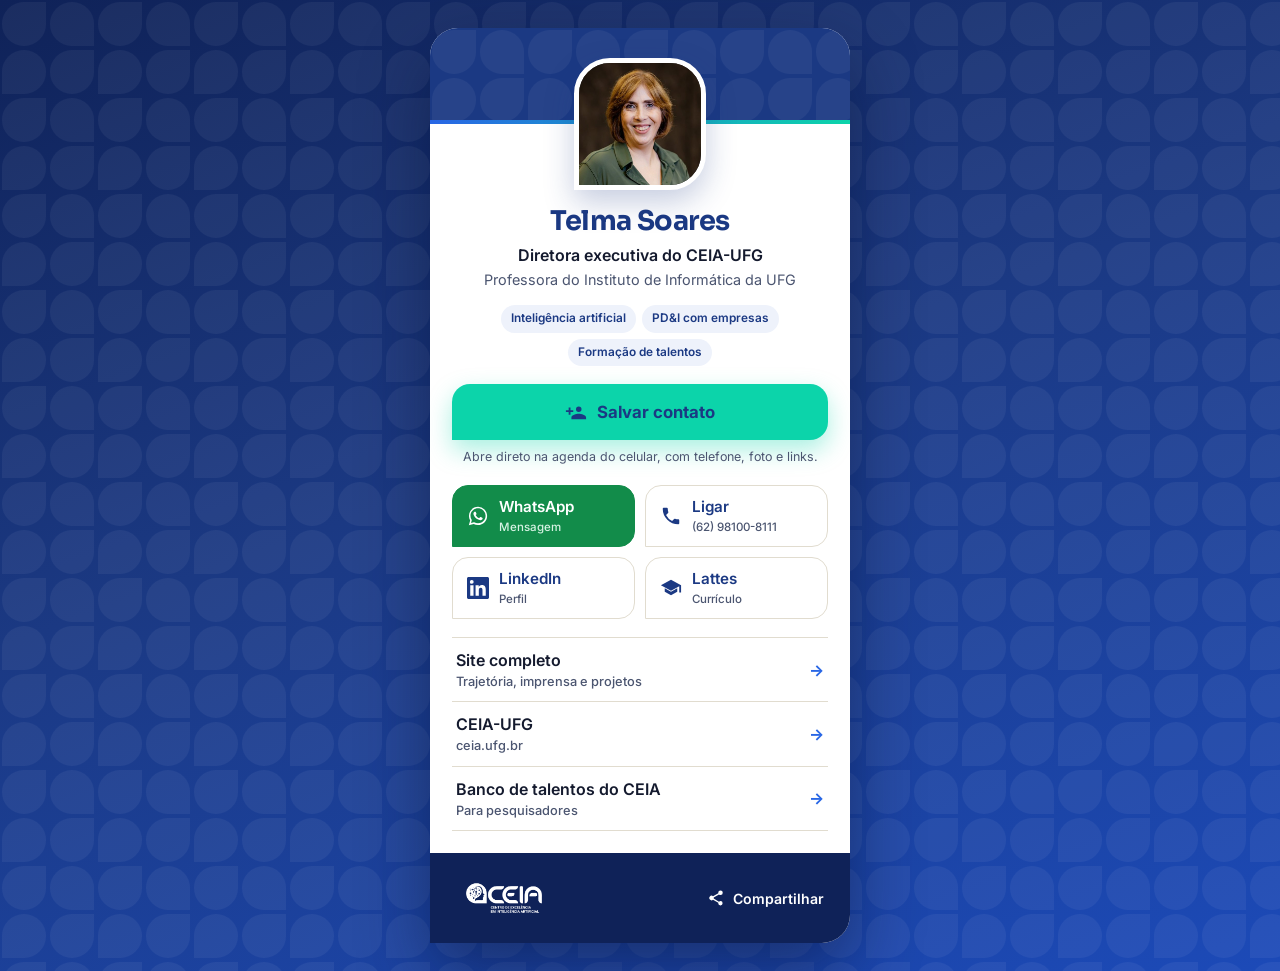
==== card/index.html @ d60a5800 "Cria cartão de contato digital em /card, com vCard para salvar no celular - card/index.html: página " ====
<!DOCTYPE html>
<html lang="pt-BR">
<head>
<meta charset="utf-8">
<meta name="viewport" content="width=device-width, initial-scale=1, viewport-fit=cover">
<title>Telma Soares | Cartão de contato</title>
<meta name="description" content="Cartão de contato de Telma Soares, diretora executiva do CEIA-UFG. Salve o contato no celular ou fale pelo WhatsApp.">
<meta property="og:title" content="Telma Soares | Cartão de contato">
<meta property="og:description" content="Diretora executiva do CEIA-UFG. Salve o contato ou fale pelo WhatsApp.">
<meta property="og:type" content="profile">
<meta property="og:image" content="https://telmaw.github.io/siteTelma/card/telma-soares.jpg">
<meta property="og:image:width" content="480">
<meta property="og:image:height" content="480">
<meta property="og:url" content="https://telmaw.github.io/siteTelma/card/">
<meta name="theme-color" content="#1B3983">
<link rel="icon" href="data:image/svg+xml,%3Csvg xmlns='http://www.w3.org/2000/svg' viewBox='0 0 64 64'%3E%3Cpath d='M0 20C0 9 9 0 20 0h24c11 0 20 9 20 20v24c0 11-9 20-20 20H0z' fill='%231B3983'/%3E%3Ctext x='32' y='42' text-anchor='middle' font-family='Inter,Arial,sans-serif' font-weight='800' font-size='28' fill='%23fff'%3ETS%3C/text%3E%3C/svg%3E">
<link rel="apple-touch-icon" href="telma-soares.jpg">
<link rel="preconnect" href="https://fonts.googleapis.com">
<link rel="preconnect" href="https://fonts.gstatic.com" crossorigin>
<link href="https://fonts.googleapis.com/css2?family=Sora:wght@600;700&family=Inter:wght@400;500;600;700&display=swap" rel="stylesheet">
<style>
:root{
  --azul-escuro:#1B3983;--azul:#1C4AB8;--azul-claro:#2866E5;--verde:#0CD4AA;
  --whats:#128C4A;--tinta:#141A2E;--tinta-suave:#4B5570;--linha:#E1DCCF;--papel:#FBF9F4;
  --display:"Sora","Inter","Segoe UI",Helvetica,Arial,sans-serif;
  --texto:"Inter","Segoe UI",Helvetica,Arial,sans-serif;
  --raio:28px;
  --padrao:url("data:image/svg+xml,%3Csvg xmlns='http://www.w3.org/2000/svg' width='96' height='96' viewBox='0 0 96 96'%3E%3Cg fill='%23FFFFFF' fill-opacity='0.05'%3E%3Cpath d='M2 24a22 22 0 0 1 22-22h22v22a22 22 0 0 1-22 22 22 22 0 0 1-22-22z'/%3E%3Cpath d='M50 24a22 22 0 0 1 22-22 22 22 0 0 1 22 22v22H72a22 22 0 0 1-22-22z'/%3E%3Cpath d='M2 72a22 22 0 0 1 22-22 22 22 0 0 1 22 22 22 22 0 0 1-22 22H2V72z'/%3E%3Cpath d='M50 72a22 22 0 0 1 22-22h22v22a22 22 0 0 1-22 22 22 22 0 0 1-22-22z'/%3E%3C/g%3E%3C/svg%3E");
}
*{box-sizing:border-box;margin:0;padding:0}
html{-webkit-text-size-adjust:100%}
body{
  min-height:100vh;min-height:100dvh;font-family:var(--texto);color:var(--tinta);line-height:1.5;-webkit-font-smoothing:antialiased;
  background:var(--padrao) repeat,linear-gradient(160deg,#0F2258 0%,var(--azul-escuro) 45%,var(--azul) 100%);background-color:var(--azul-escuro);
  display:flex;justify-content:center;align-items:flex-start;
  padding:max(28px,env(safe-area-inset-top)) max(16px,env(safe-area-inset-right)) max(28px,env(safe-area-inset-bottom)) max(16px,env(safe-area-inset-left));
}
a{color:inherit;text-decoration:none}
button{font:inherit;border:0;background:none;cursor:pointer;color:inherit}
:focus-visible{outline:3px solid var(--verde);outline-offset:3px}

.cartao{width:100%;max-width:420px;background:#fff;border-radius:var(--raio) var(--raio) var(--raio) 0;box-shadow:0 30px 70px rgba(5,14,45,.45);overflow:hidden}
.topo{position:relative;height:96px;background:var(--azul-escuro) var(--padrao) repeat}
.topo::after{content:"";position:absolute;left:0;right:0;bottom:0;height:4px;background:linear-gradient(90deg,var(--azul-claro),var(--verde))}
.foto{position:relative;width:132px;height:132px;margin:-66px auto 0;border-radius:36px 36px 36px 0;overflow:hidden;border:5px solid #fff;box-shadow:0 12px 30px rgba(27,57,131,.25);background:#2a2a2a}
.foto img{width:100%;height:100%;object-fit:cover;display:block}
.corpo{padding:16px 22px 22px;text-align:center}
h1{font-family:var(--display);font-size:1.7rem;font-weight:700;letter-spacing:-0.02em;color:var(--azul-escuro);line-height:1.15}
.cargo{margin-top:6px;font-weight:600;color:var(--tinta)}
.org{font-size:.9rem;color:var(--tinta-suave);margin-top:2px}
.chips{display:flex;flex-wrap:wrap;justify-content:center;gap:6px;margin:14px 0 4px;list-style:none}
.chips li{font-size:.74rem;font-weight:600;color:var(--azul-escuro);background:#EEF2FB;padding:5px 10px;border-radius:999px}

.salvar{
  margin-top:18px;display:flex;align-items:center;justify-content:center;gap:10px;width:100%;min-height:56px;padding:14px 18px;
  border-radius:18px 18px 18px 0;background:var(--verde);color:var(--azul-escuro);font-weight:700;font-size:1.05rem;
  box-shadow:0 10px 24px rgba(12,212,170,.35);transition:transform .15s ease
}
.salvar:active{transform:scale(.98)}
.salvar svg{width:22px;height:22px;fill:currentColor;flex:none}
.dica{font-size:.78rem;color:var(--tinta-suave);margin-top:8px}

.acoes{display:grid;grid-template-columns:1fr 1fr;gap:10px;margin-top:18px}
.acao{display:flex;align-items:center;gap:10px;min-height:54px;padding:10px 14px;border:1px solid var(--linha);border-radius:16px 16px 16px 0;background:#fff;font-weight:600;font-size:.95rem;color:var(--azul-escuro);text-align:left;transition:background .15s ease,border-color .15s ease}
.acao:active,.acao:hover{background:#F4F6FC;border-color:#C9D4F0}
.acao svg{width:22px;height:22px;flex:none;fill:currentColor}
.acao.whats{background:var(--whats);border-color:var(--whats);color:#fff}
.acao.whats:active,.acao.whats:hover{background:#0f7a40}
.acao small{display:block;font-size:.72rem;font-weight:500;color:var(--tinta-suave)}
.acao.whats small{color:#d6f3e3}

.links{list-style:none;margin-top:18px;border-top:1px solid var(--linha)}
.links a{display:flex;align-items:center;justify-content:space-between;gap:12px;min-height:56px;padding:10px 4px;border-bottom:1px solid var(--linha);font-weight:600;color:var(--tinta);text-align:left}
.links a small{display:block;font-size:.8rem;font-weight:500;color:var(--tinta-suave)}
.links a::after{content:"→";color:var(--azul-claro);font-weight:700}

.rodape{display:flex;align-items:center;justify-content:space-between;gap:12px;padding:16px 22px;background:#0F2258}
.rodape img{width:104px;height:auto;display:block}
.compartilhar{display:inline-flex;align-items:center;gap:8px;color:#fff;font-weight:600;font-size:.88rem;min-height:44px;padding:0 4px}
.compartilhar svg{width:18px;height:18px;fill:currentColor}
.aviso{position:fixed;left:50%;bottom:max(20px,env(safe-area-inset-bottom));transform:translate(-50%,20px);background:var(--tinta);color:#fff;font-size:.88rem;font-weight:600;padding:12px 18px;border-radius:999px;opacity:0;pointer-events:none;transition:opacity .2s ease,transform .2s ease}
.aviso.mostra{opacity:1;transform:translate(-50%,0)}
@media (min-width:600px){body{align-items:center}}
@media (prefers-reduced-motion:reduce){*{transition:none!important}}
</style>
</head>
<body>

<main class="cartao">
  <div class="topo" aria-hidden="true"></div>
  <div class="foto"><img src="telma-soares.jpg" alt="Telma Soares" width="480" height="480"></div>
  <div class="corpo">
    <h1>Telma Soares</h1>
    <p class="cargo">Diretora executiva do CEIA-UFG</p>
    <p class="org">Professora do Instituto de Informática da UFG</p>
    <ul class="chips" aria-label="Temas">
      <li>Inteligência artificial</li><li>PD&amp;I com empresas</li><li>Formação de talentos</li>
    </ul>

    <a class="salvar" href="telma-soares.vcf" download="Telma Soares.vcf" type="text/vcard">
      <svg viewBox="0 0 24 24" aria-hidden="true"><path d="M15 12a3 3 0 1 0-3-3 3 3 0 0 0 3 3Zm0 2c-2.7 0-8 1.3-8 4v2h16v-2c0-2.7-5.3-4-8-4ZM6 10V7H4v3H1v2h3v3h2v-3h3v-2Z"/></svg>
      Salvar contato
    </a>
    <p class="dica">Abre direto na agenda do celular, com telefone, foto e links.</p>

    <div class="acoes">
      <a class="acao whats" href="https://wa.me/5562981008111?text=Ol%C3%A1%2C%20Telma.%20Peguei%20seu%20contato%20pelo%20seu%20cart%C3%A3o%20digital." target="_blank" rel="noopener">
        <svg viewBox="0 0 24 24" aria-hidden="true"><path d="M12.04 2C6.58 2 2.13 6.45 2.13 11.91c0 1.75.46 3.45 1.32 4.95L2 22l5.25-1.38a9.87 9.87 0 0 0 4.79 1.22h.01c5.46 0 9.91-4.45 9.91-9.91 0-2.65-1.03-5.14-2.9-7.01A9.82 9.82 0 0 0 12.04 2Zm0 18.02h-.01a8.2 8.2 0 0 1-4.19-1.15l-.3-.18-3.11.82.83-3.04-.2-.31a8.17 8.17 0 0 1-1.26-4.35c0-4.54 3.7-8.24 8.25-8.24 2.2 0 4.27.86 5.83 2.42a8.19 8.19 0 0 1 2.41 5.83c0 4.54-3.7 8.2-8.25 8.2Zm4.52-6.16c-.25-.12-1.47-.72-1.69-.81-.23-.08-.39-.12-.56.13-.16.24-.64.8-.78.97-.14.16-.29.18-.54.06-.25-.12-1.05-.39-1.99-1.23-.74-.66-1.23-1.47-1.38-1.72-.14-.25-.01-.38.11-.5.11-.11.25-.29.37-.43.13-.15.17-.25.25-.41.08-.17.04-.31-.02-.43-.06-.12-.56-1.34-.76-1.84-.2-.48-.4-.41-.56-.42h-.48c-.17 0-.43.06-.66.31-.23.25-.86.85-.86 2.07 0 1.22.89 2.4 1.01 2.56.12.17 1.74 2.66 4.22 3.73.59.25 1.05.4 1.41.52.59.19 1.13.16 1.56.1.48-.07 1.47-.6 1.68-1.19.21-.58.21-1.08.14-1.19-.06-.11-.22-.17-.47-.29Z"/></svg>
        <span>WhatsApp<small>Mensagem</small></span>
      </a>
      <a class="acao" href="tel:+5562981008111">
        <svg viewBox="0 0 24 24" aria-hidden="true"><path d="M6.6 10.8a15.1 15.1 0 0 0 6.6 6.6l2.2-2.2a1 1 0 0 1 1-.25 11.4 11.4 0 0 0 3.6.57 1 1 0 0 1 1 1V20a1 1 0 0 1-1 1A17 17 0 0 1 3 4a1 1 0 0 1 1-1h3.5a1 1 0 0 1 1 1 11.4 11.4 0 0 0 .57 3.6 1 1 0 0 1-.25 1Z"/></svg>
        <span>Ligar<small>(62) 98100-8111</small></span>
      </a>
      <a class="acao" href="https://www.linkedin.com/in/telma-soares/" target="_blank" rel="noopener">
        <svg viewBox="0 0 24 24" aria-hidden="true"><path d="M20.45 20.45h-3.56v-5.57c0-1.33-.02-3.04-1.85-3.04-1.85 0-2.14 1.45-2.14 2.94v5.67H9.35V9h3.42v1.56h.05a3.75 3.75 0 0 1 3.37-1.85c3.6 0 4.27 2.37 4.27 5.46v6.28ZM5.34 7.43a2.07 2.07 0 1 1 0-4.13 2.07 2.07 0 0 1 0 4.13Zm1.78 13.02H3.55V9h3.57v11.45ZM22.22 0H1.77C.79 0 0 .77 0 1.72v20.55C0 23.23.79 24 1.77 24h20.45c.98 0 1.78-.77 1.78-1.73V1.72C24 .77 23.2 0 22.22 0Z"/></svg>
        <span>LinkedIn<small>Perfil</small></span>
      </a>
      <a class="acao" href="http://lattes.cnpq.br/6296363436468330" target="_blank" rel="noopener">
        <svg viewBox="0 0 24 24" aria-hidden="true"><path d="M12 3 1 9l11 6 9-4.91V17h2V9L12 3Zm-6.82 9.2v4L12 20l6.82-3.8v-4L12 16l-6.82-3.8Z"/></svg>
        <span>Lattes<small>Currículo</small></span>
      </a>
    </div>

    <ul class="links">
      <li><a href="../"><span>Site completo<small>Trajetória, imprensa e projetos</small></span></a></li>
      <li><a href="https://ceia.ufg.br/" target="_blank" rel="noopener"><span>CEIA-UFG<small>ceia.ufg.br</small></span></a></li>
      <li><a href="https://portal.ceia.inf.ufg.br/banco-de-talentos" target="_blank" rel="noopener"><span>Banco de talentos do CEIA<small>Para pesquisadores</small></span></a></li>
    </ul>
  </div>
  <div class="rodape">
    <img src="../img/logo-ceia-branco.png" alt="CEIA, Centro de Excelência em Inteligência Artificial" width="800" height="450">
    <button class="compartilhar" type="button" id="compartilhar">
      <svg viewBox="0 0 24 24" aria-hidden="true"><path d="M18 16.1c-.8 0-1.4.3-2 .8l-7.1-4.2c.1-.2.1-.5.1-.7s0-.5-.1-.7L16 7.2c.5.5 1.2.8 2 .8a3 3 0 1 0-3-3c0 .2 0 .5.1.7L8 9.8A3 3 0 1 0 8 14.2l7.1 4.2c-.1.2-.1.4-.1.6a2.9 2.9 0 1 0 3-2.9Z"/></svg>
      Compartilhar
    </button>
  </div>
</main>

<div class="aviso" id="aviso" role="status" aria-live="polite"></div>

<script>
(function(){
  var btn = document.getElementById('compartilhar'), aviso = document.getElementById('aviso');
  var url = 'https://telmaw.github.io/siteTelma/card/';
  function avisa(t){ aviso.textContent = t; aviso.classList.add('mostra'); setTimeout(function(){ aviso.classList.remove('mostra'); }, 2200); }
  btn.addEventListener('click', function(){
    if (navigator.share) {
      navigator.share({ title: 'Telma Soares', text: 'Cartão de contato de Telma Soares, diretora executiva do CEIA-UFG', url: url }).catch(function(){});
    } else if (navigator.clipboard) {
      navigator.clipboard.writeText(url).then(function(){ avisa('Link copiado'); }, function(){ avisa(url); });
    } else { avisa(url); }
  });
})();
</script>
</body>
</html>
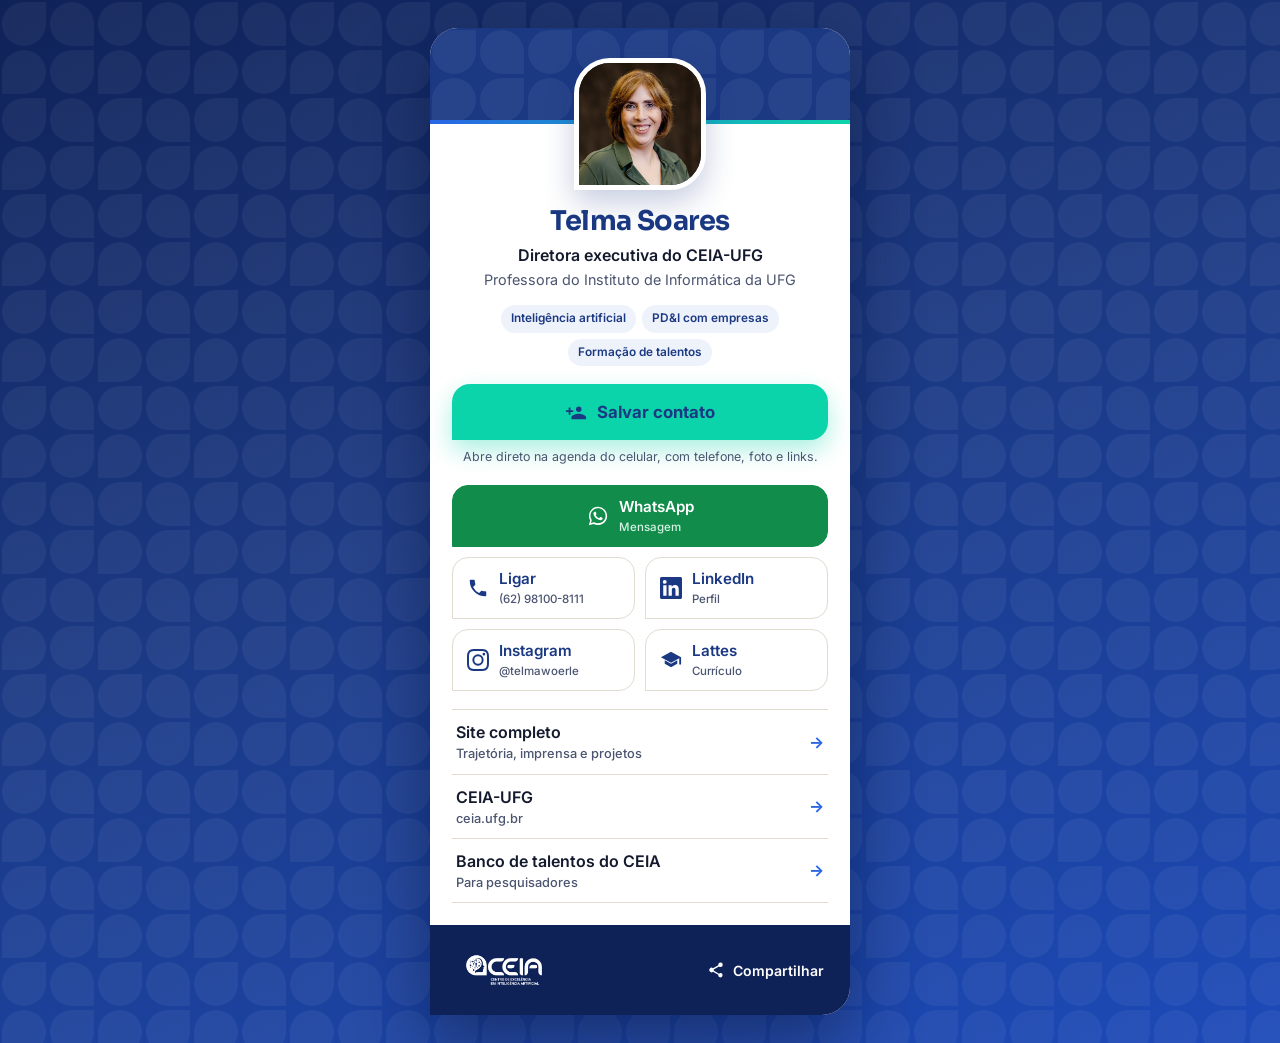
==== commit 7e63a07c: "Inclui o Instagram @telmawoerle no site e no cartão de contato - Site: os 4 links de Instagram pesso" ====
--- a/card/index.html
+++ b/card/index.html
@@ -64,7 +64,7 @@
 .acao{display:flex;align-items:center;gap:10px;min-height:54px;padding:10px 14px;border:1px solid var(--linha);border-radius:16px 16px 16px 0;background:#fff;font-weight:600;font-size:.95rem;color:var(--azul-escuro);text-align:left;transition:background .15s ease,border-color .15s ease}
 .acao:active,.acao:hover{background:#F4F6FC;border-color:#C9D4F0}
 .acao svg{width:22px;height:22px;flex:none;fill:currentColor}
-.acao.whats{background:var(--whats);border-color:var(--whats);color:#fff}
+.acao.whats{grid-column:1/-1;justify-content:center;background:var(--whats);border-color:var(--whats);color:#fff}
 .acao.whats:active,.acao.whats:hover{background:#0f7a40}
 .acao small{display:block;font-size:.72rem;font-weight:500;color:var(--tinta-suave)}
 .acao.whats small{color:#d6f3e3}
@@ -116,6 +116,10 @@
         <svg viewBox="0 0 24 24" aria-hidden="true"><path d="M20.45 20.45h-3.56v-5.57c0-1.33-.02-3.04-1.85-3.04-1.85 0-2.14 1.45-2.14 2.94v5.67H9.35V9h3.42v1.56h.05a3.75 3.75 0 0 1 3.37-1.85c3.6 0 4.27 2.37 4.27 5.46v6.28ZM5.34 7.43a2.07 2.07 0 1 1 0-4.13 2.07 2.07 0 0 1 0 4.13Zm1.78 13.02H3.55V9h3.57v11.45ZM22.22 0H1.77C.79 0 0 .77 0 1.72v20.55C0 23.23.79 24 1.77 24h20.45c.98 0 1.78-.77 1.78-1.73V1.72C24 .77 23.2 0 22.22 0Z"/></svg>
         <span>LinkedIn<small>Perfil</small></span>
       </a>
+      <a class="acao" href="https://www.instagram.com/telmawoerle/" target="_blank" rel="noopener">
+        <svg viewBox="0 0 24 24" aria-hidden="true"><path d="M12 2.16c3.2 0 3.58.01 4.85.07 1.17.05 1.8.25 2.23.41.56.22.96.48 1.38.9.42.42.68.82.9 1.38.16.42.36 1.06.41 2.23.06 1.27.07 1.65.07 4.85s-.01 3.58-.07 4.85c-.05 1.17-.25 1.8-.41 2.23-.22.56-.48.96-.9 1.38-.42.42-.82.68-1.38.9-.42.16-1.06.36-2.23.41-1.27.06-1.65.07-4.85.07s-3.58-.01-4.85-.07c-1.17-.05-1.8-.25-2.23-.41a3.8 3.8 0 0 1-1.38-.9 3.8 3.8 0 0 1-.9-1.38c-.16-.42-.36-1.06-.41-2.23-.06-1.27-.07-1.65-.07-4.85s.01-3.58.07-4.85c.05-1.17.25-1.8.41-2.23.22-.56.48-.96.9-1.38.42-.42.82-.68 1.38-.9.42-.16 1.06-.36 2.23-.41C8.42 2.17 8.8 2.16 12 2.16ZM12 0C8.74 0 8.33.01 7.05.07 5.78.13 4.9.33 4.14.63c-.79.3-1.46.72-2.12 1.38A5.87 5.87 0 0 0 .63 4.14c-.3.76-.5 1.64-.56 2.91C.01 8.33 0 8.74 0 12s.01 3.67.07 4.95c.06 1.27.26 2.15.56 2.91.3.79.72 1.46 1.39 2.13a5.87 5.87 0 0 0 2.12 1.38c.76.3 1.64.5 2.91.56C8.33 23.99 8.74 24 12 24s3.67-.01 4.95-.07c1.27-.06 2.15-.26 2.91-.56a5.87 5.87 0 0 0 2.12-1.38 5.87 5.87 0 0 0 1.39-2.13c.3-.76.5-1.64.56-2.91.06-1.28.07-1.69.07-4.95s-.01-3.67-.07-4.95c-.06-1.27-.26-2.15-.56-2.91a5.87 5.87 0 0 0-1.39-2.13A5.87 5.87 0 0 0 19.86.63c-.76-.3-1.64-.5-2.91-.56C15.67.01 15.26 0 12 0Zm0 5.84a6.16 6.16 0 1 0 0 12.32 6.16 6.16 0 0 0 0-12.32ZM12 16a4 4 0 1 1 0-8 4 4 0 0 1 0 8Zm7.85-10.4a1.44 1.44 0 1 1-2.88 0 1.44 1.44 0 0 1 2.88 0Z"/></svg>
+        <span>Instagram<small>@telmawoerle</small></span>
+      </a>
       <a class="acao" href="http://lattes.cnpq.br/6296363436468330" target="_blank" rel="noopener">
         <svg viewBox="0 0 24 24" aria-hidden="true"><path d="M12 3 1 9l11 6 9-4.91V17h2V9L12 3Zm-6.82 9.2v4L12 20l6.82-3.8v-4L12 16l-6.82-3.8Z"/></svg>
         <span>Lattes<small>Currículo</small></span>
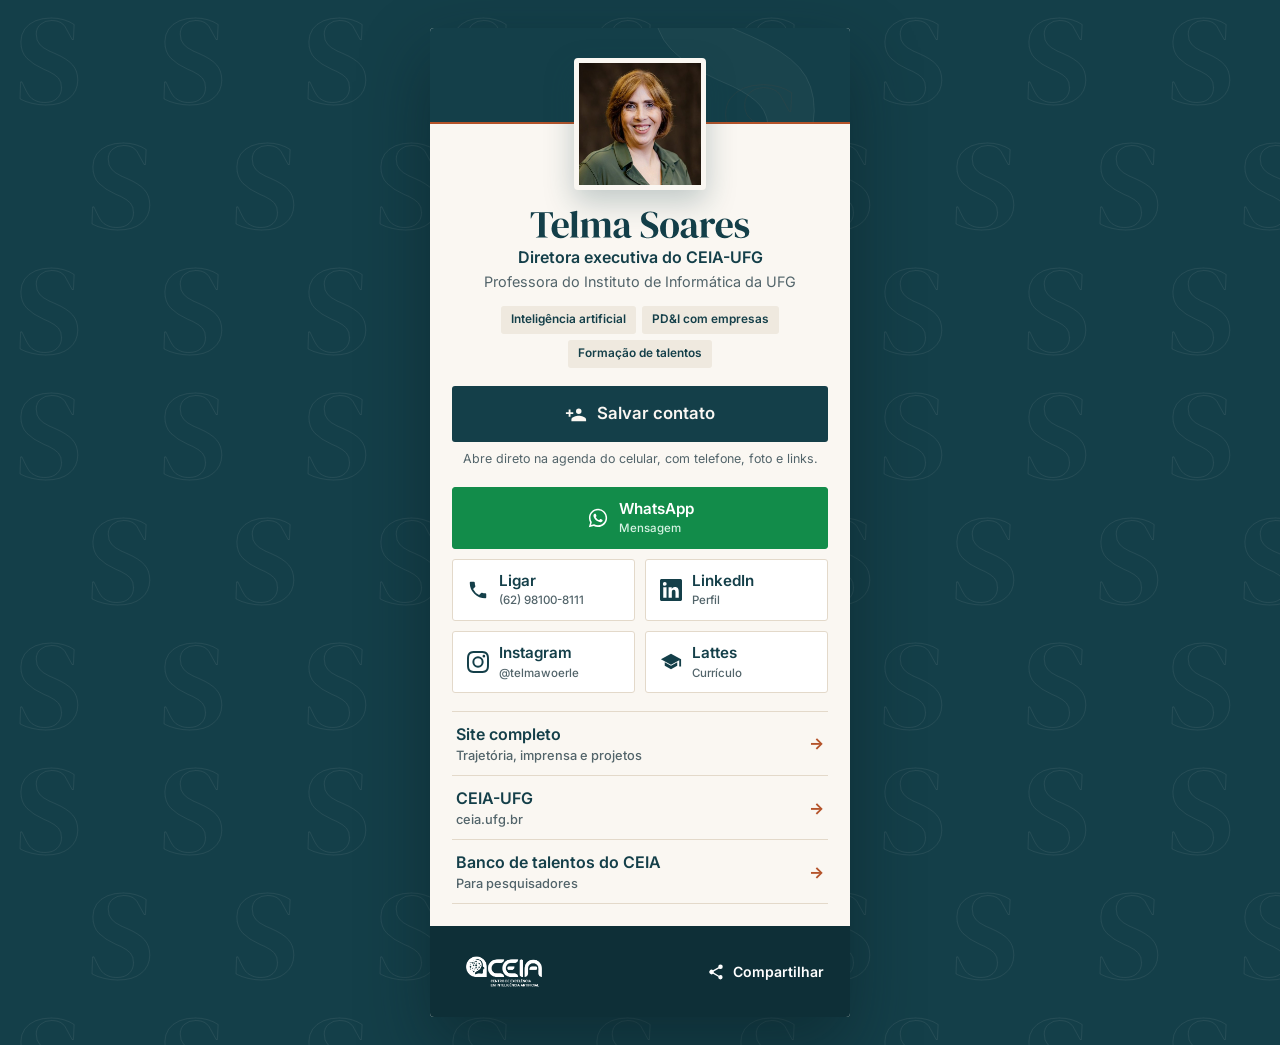
==== commit 5e53f482: "Aplica a identidade visual Proposta 02 (petróleo, marfim e cobre) - Assinatura "Telma Soares" em SVG" ====
--- a/card/index.html
+++ b/card/index.html
@@ -8,77 +8,84 @@
 <meta property="og:title" content="Telma Soares | Cartão de contato">
 <meta property="og:description" content="Diretora executiva do CEIA-UFG. Salve o contato ou fale pelo WhatsApp.">
 <meta property="og:type" content="profile">
-<meta property="og:image" content="https://telmaw.github.io/siteTelma/card/telma-soares.jpg">
-<meta property="og:image:width" content="480">
-<meta property="og:image:height" content="480">
+<meta property="og:image" content="https://telmaw.github.io/siteTelma/assets/social/capa-compartilhamento-1200x630.png">
+<meta property="og:image:width" content="1200">
+<meta property="og:image:height" content="630">
+<meta property="og:image:alt" content="Telma Soares">
+<meta name="twitter:card" content="summary_large_image">
+<meta name="twitter:image" content="https://telmaw.github.io/siteTelma/assets/social/capa-compartilhamento-1200x630.png">
 <meta property="og:url" content="https://telmaw.github.io/siteTelma/card/">
-<meta name="theme-color" content="#1B3983">
-<link rel="icon" href="data:image/svg+xml,%3Csvg xmlns='http://www.w3.org/2000/svg' viewBox='0 0 64 64'%3E%3Cpath d='M0 20C0 9 9 0 20 0h24c11 0 20 9 20 20v24c0 11-9 20-20 20H0z' fill='%231B3983'/%3E%3Ctext x='32' y='42' text-anchor='middle' font-family='Inter,Arial,sans-serif' font-weight='800' font-size='28' fill='%23fff'%3ETS%3C/text%3E%3C/svg%3E">
-<link rel="apple-touch-icon" href="telma-soares.jpg">
-<link rel="preconnect" href="https://fonts.googleapis.com">
-<link rel="preconnect" href="https://fonts.gstatic.com" crossorigin>
-<link href="https://fonts.googleapis.com/css2?family=Sora:wght@600;700&family=Inter:wght@400;500;600;700&display=swap" rel="stylesheet">
+<meta name="theme-color" content="#143F49">
+<link rel="icon" href="../assets/icones/favicon.ico" sizes="48x48">
+<link rel="icon" href="../assets/icones/favicon.svg" type="image/svg+xml">
+<link rel="icon" href="../assets/icones/favicon-32.png" type="image/png" sizes="32x32">
+<link rel="apple-touch-icon" href="../assets/icones/apple-touch-icon.png">
+<link rel="stylesheet" href="../css/telma-brand.css">
+<link id="paleta" rel="stylesheet" href="../css/paleta.css">
+<script>/* teste de paletas: ?paleta=nome carrega css/paletas/nome.css (sempre a versão mais recente, sem cache) */
+(function(){var n=new URLSearchParams(location.search).get("paleta"),l=document.getElementById("paleta");if(n&&/^[a-z0-9-]+$/.test(n))l.href=l.href.replace(/paleta\.css$/,"paletas/"+n+".css?v="+Date.now());})();</script>
 <style>
 :root{
-  --azul-escuro:#1B3983;--azul:#1C4AB8;--azul-claro:#2866E5;--verde:#0CD4AA;
-  --whats:#128C4A;--tinta:#141A2E;--tinta-suave:#4B5570;--linha:#E1DCCF;--papel:#FBF9F4;
-  --display:"Sora","Inter","Segoe UI",Helvetica,Arial,sans-serif;
-  --texto:"Inter","Segoe UI",Helvetica,Arial,sans-serif;
-  --raio:28px;
-  --padrao:url("data:image/svg+xml,%3Csvg xmlns='http://www.w3.org/2000/svg' width='96' height='96' viewBox='0 0 96 96'%3E%3Cg fill='%23FFFFFF' fill-opacity='0.05'%3E%3Cpath d='M2 24a22 22 0 0 1 22-22h22v22a22 22 0 0 1-22 22 22 22 0 0 1-22-22z'/%3E%3Cpath d='M50 24a22 22 0 0 1 22-22 22 22 0 0 1 22 22v22H72a22 22 0 0 1-22-22z'/%3E%3Cpath d='M2 72a22 22 0 0 1 22-22 22 22 0 0 1 22 22 22 22 0 0 1-22 22H2V72z'/%3E%3Cpath d='M50 72a22 22 0 0 1 22-22h22v22a22 22 0 0 1-22 22 22 22 0 0 1-22-22z'/%3E%3C/g%3E%3C/svg%3E");
+  --display:var(--telma-font-ui);
+  --texto:var(--telma-font-ui);
+  --editorial:var(--telma-font-editorial);
+  --raio:4px;
 }
 *{box-sizing:border-box;margin:0;padding:0}
 html{-webkit-text-size-adjust:100%}
 body{
   min-height:100vh;min-height:100dvh;font-family:var(--texto);color:var(--tinta);line-height:1.5;-webkit-font-smoothing:antialiased;
-  background:var(--padrao) repeat,linear-gradient(160deg,#0F2258 0%,var(--azul-escuro) 45%,var(--azul) 100%);background-color:var(--azul-escuro);
+  background:var(--azul-escuro) url("../assets/fundos/trama-escura.svg") repeat top left/720px auto;
   display:flex;justify-content:center;align-items:flex-start;
   padding:max(28px,env(safe-area-inset-top)) max(16px,env(safe-area-inset-right)) max(28px,env(safe-area-inset-bottom)) max(16px,env(safe-area-inset-left));
 }
 a{color:inherit;text-decoration:none}
 button{font:inherit;border:0;background:none;cursor:pointer;color:inherit}
-:focus-visible{outline:3px solid var(--verde);outline-offset:3px}
+:focus-visible{outline:3px solid var(--acento);outline-offset:3px}
+.rodape :focus-visible{outline-color:var(--telma-marfim)}
 
-.cartao{width:100%;max-width:420px;background:#fff;border-radius:var(--raio) var(--raio) var(--raio) 0;box-shadow:0 30px 70px rgba(5,14,45,.45);overflow:hidden}
-.topo{position:relative;height:96px;background:var(--azul-escuro) var(--padrao) repeat}
-.topo::after{content:"";position:absolute;left:0;right:0;bottom:0;height:4px;background:linear-gradient(90deg,var(--azul-claro),var(--verde))}
-.foto{position:relative;width:132px;height:132px;margin:-66px auto 0;border-radius:36px 36px 36px 0;overflow:hidden;border:5px solid #fff;box-shadow:0 12px 30px rgba(27,57,131,.25);background:#2a2a2a}
+.cartao{width:100%;max-width:420px;background:var(--papel);border-radius:var(--raio);box-shadow:0 30px 70px var(--sombra-profunda);overflow:hidden}
+.topo{position:relative;height:96px;background:var(--azul-escuro) url("../assets/fundos/s-amplo-escuro.svg") no-repeat center right/cover}
+.topo::after{content:"";position:absolute;left:0;right:0;bottom:0;height:2px;background:var(--acento)}
+.foto{position:relative;width:132px;height:132px;margin:-66px auto 0;border-radius:var(--raio);overflow:hidden;border:5px solid var(--papel);box-shadow:0 12px 30px color-mix(in srgb,var(--azul-escuro) 25%,transparent);background:#2a2a2a}
 .foto img{width:100%;height:100%;object-fit:cover;display:block}
 .corpo{padding:16px 22px 22px;text-align:center}
-h1{font-family:var(--display);font-size:1.7rem;font-weight:700;letter-spacing:-0.02em;color:var(--azul-escuro);line-height:1.15}
+h1{margin:4px 0 0;line-height:1}
+h1 img{display:block;width:220px;max-width:100%;height:auto;margin:0 auto}
 .cargo{margin-top:6px;font-weight:600;color:var(--tinta)}
 .org{font-size:.9rem;color:var(--tinta-suave);margin-top:2px}
 .chips{display:flex;flex-wrap:wrap;justify-content:center;gap:6px;margin:14px 0 4px;list-style:none}
-.chips li{font-size:.74rem;font-weight:600;color:var(--azul-escuro);background:#EEF2FB;padding:5px 10px;border-radius:999px}
+.chips li{font-size:.74rem;font-weight:600;color:var(--azul-escuro);background:var(--chip-fundo);padding:5px 10px;border-radius:3px}
 
 .salvar{
   margin-top:18px;display:flex;align-items:center;justify-content:center;gap:10px;width:100%;min-height:56px;padding:14px 18px;
-  border-radius:18px 18px 18px 0;background:var(--verde);color:var(--azul-escuro);font-weight:700;font-size:1.05rem;
-  box-shadow:0 10px 24px rgba(12,212,170,.35);transition:transform .15s ease
+  border-radius:3px;background:var(--azul-escuro);color:var(--telma-marfim);font-weight:600;font-size:1.05rem;
+  transition:background .15s ease
 }
-.salvar:active{transform:scale(.98)}
+.salvar:hover{background:var(--azul)}
+.salvar:active{background:var(--azul)}
 .salvar svg{width:22px;height:22px;fill:currentColor;flex:none}
 .dica{font-size:.78rem;color:var(--tinta-suave);margin-top:8px}
 
 .acoes{display:grid;grid-template-columns:1fr 1fr;gap:10px;margin-top:18px}
-.acao{display:flex;align-items:center;gap:10px;min-height:54px;padding:10px 14px;border:1px solid var(--linha);border-radius:16px 16px 16px 0;background:#fff;font-weight:600;font-size:.95rem;color:var(--azul-escuro);text-align:left;transition:background .15s ease,border-color .15s ease}
-.acao:active,.acao:hover{background:#F4F6FC;border-color:#C9D4F0}
+.acao{display:flex;align-items:center;gap:10px;min-height:54px;padding:10px 14px;border:1px solid var(--linha);border-radius:3px;background:var(--branco);font-weight:600;font-size:.95rem;color:var(--azul-escuro);text-align:left;transition:background .15s ease,border-color .15s ease}
+.acao:active,.acao:hover{background:var(--hover-fundo);border-color:var(--hover-borda)}
 .acao svg{width:22px;height:22px;flex:none;fill:currentColor}
-.acao.whats{grid-column:1/-1;justify-content:center;background:var(--whats);border-color:var(--whats);color:#fff}
-.acao.whats:active,.acao.whats:hover{background:#0f7a40}
+.acao.whats{grid-column:1/-1;justify-content:center;background:var(--whats);border-color:var(--whats);color:var(--branco)}
+.acao.whats:active,.acao.whats:hover{background:var(--whats-escuro)}
 .acao small{display:block;font-size:.72rem;font-weight:500;color:var(--tinta-suave)}
-.acao.whats small{color:#d6f3e3}
+.acao.whats small{color:var(--sobre-whats)}
 
 .links{list-style:none;margin-top:18px;border-top:1px solid var(--linha)}
 .links a{display:flex;align-items:center;justify-content:space-between;gap:12px;min-height:56px;padding:10px 4px;border-bottom:1px solid var(--linha);font-weight:600;color:var(--tinta);text-align:left}
 .links a small{display:block;font-size:.8rem;font-weight:500;color:var(--tinta-suave)}
-.links a::after{content:"→";color:var(--azul-claro);font-weight:700}
+.links a::after{content:"→";color:var(--acento);font-weight:700}
 
-.rodape{display:flex;align-items:center;justify-content:space-between;gap:12px;padding:16px 22px;background:#0F2258}
+.rodape{display:flex;align-items:center;justify-content:space-between;gap:12px;padding:16px 22px;background:var(--azul-noite)}
 .rodape img{width:104px;height:auto;display:block}
-.compartilhar{display:inline-flex;align-items:center;gap:8px;color:#fff;font-weight:600;font-size:.88rem;min-height:44px;padding:0 4px}
+.compartilhar{display:inline-flex;align-items:center;gap:8px;color:var(--branco);font-weight:600;font-size:.88rem;min-height:44px;padding:0 4px}
 .compartilhar svg{width:18px;height:18px;fill:currentColor}
-.aviso{position:fixed;left:50%;bottom:max(20px,env(safe-area-inset-bottom));transform:translate(-50%,20px);background:var(--tinta);color:#fff;font-size:.88rem;font-weight:600;padding:12px 18px;border-radius:999px;opacity:0;pointer-events:none;transition:opacity .2s ease,transform .2s ease}
+.aviso{position:fixed;left:50%;bottom:max(20px,env(safe-area-inset-bottom));transform:translate(-50%,20px);background:var(--tinta);color:var(--branco);font-size:.88rem;font-weight:600;padding:12px 18px;border-radius:999px;opacity:0;pointer-events:none;transition:opacity .2s ease,transform .2s ease}
 .aviso.mostra{opacity:1;transform:translate(-50%,0)}
 @media (min-width:600px){body{align-items:center}}
 @media (prefers-reduced-motion:reduce){*{transition:none!important}}
@@ -90,7 +97,7 @@
   <div class="topo" aria-hidden="true"></div>
   <div class="foto"><img src="telma-soares.jpg" alt="Telma Soares" width="480" height="480"></div>
   <div class="corpo">
-    <h1>Telma Soares</h1>
+    <h1><img src="../assets/marca/assinatura-petroleo.svg" alt="Telma Soares" width="220" height="29"></h1>
     <p class="cargo">Diretora executiva do CEIA-UFG</p>
     <p class="org">Professora do Instituto de Informática da UFG</p>
     <ul class="chips" aria-label="Temas">
--- a/css/telma-brand.css
+++ b/css/telma-brand.css
@@ -0,0 +1,56 @@
+/* Telma Soares - Proposta 02. Base opt-in; não sobrescreve os tokens do site atual. */
+@font-face{font-family:TelmaEditorial;src:url('../assets/fontes/DMSerifDisplay-Regular.woff') format('woff');font-style:normal;font-weight:400;font-display:swap}
+@font-face{font-family:TelmaInter;src:url('../assets/fontes/Inter-Variable.woff') format('woff');font-style:normal;font-weight:100 900;font-display:swap}
+:root{
+  --telma-petroleo:#143F49;
+  --telma-petroleo-apoio:#1D5F6E;
+  --telma-marfim:#FAF7F2;
+  --telma-cobre:#B4532A;
+  --telma-texto:#143F49;
+  --telma-texto-secundario:#52646A;
+  --telma-linha:rgba(20,63,73,.18);
+  --telma-surface:#FAF7F2;
+  --telma-font-editorial:TelmaEditorial,Georgia,serif;
+  --telma-font-ui:TelmaInter,Arial,sans-serif;
+  --telma-layout-max:1160px;
+  --telma-gutter:clamp(20px,5vw,80px);
+  --telma-space-section:clamp(64px,8vw,120px);
+  --telma-radius:3px;
+}
+.telma-brand-v2{color:var(--telma-texto);background:var(--telma-surface);font-family:var(--telma-font-ui);font-size:16px;line-height:1.65;-webkit-font-smoothing:antialiased}
+.telma-brand-v2 *, .telma-brand-v2 *::before,.telma-brand-v2 *::after{box-sizing:border-box}
+.telma-brand-v2 img{max-width:100%;height:auto;display:block}
+.telma-brand-v2 [data-telma-surface="dark"]{color:var(--telma-marfim);--telma-texto:var(--telma-marfim);--telma-texto-secundario:rgba(250,247,242,.8);--telma-linha:rgba(250,247,242,.22)}
+.telma-brand-v2 button,.telma-brand-v2 input{font:inherit}
+.telma-brand-v2 [hidden]{display:none!important}
+.telma-brand-v2 a{color:inherit;text-underline-offset:4px}
+.telma-brand-v2 :focus-visible{outline:3px solid var(--telma-cobre);outline-offset:5px}
+.telma-brand-v2 [data-telma-surface="dark"] :focus-visible{outline-color:var(--telma-marfim)}
+.telma-container{width:min(var(--telma-layout-max),calc(100% - 2 * var(--telma-gutter)));margin-inline:auto}
+.telma-section{padding-block:var(--telma-space-section)}
+.telma-editorial{font-family:var(--telma-font-editorial);font-weight:400;letter-spacing:-.025em;line-height:1.08;text-wrap:pretty}
+.telma-h1{font-size:clamp(42px,4.7vw,70px);margin:0 0 28px}
+.telma-h2{font-size:clamp(34px,4vw,54px);margin:0 0 24px}
+.telma-h3{font-size:clamp(25px,2.8vw,34px);margin:0 0 16px}
+.telma-eyebrow{font:600 11px/1.6 var(--telma-font-ui);letter-spacing:.17em;text-transform:uppercase;margin:0 0 22px}
+.telma-caption{font-size:12px;line-height:1.55;color:var(--telma-texto-secundario)}
+.telma-filete{display:block;width:100px;height:2px;background:var(--telma-cobre);margin-block:26px}
+.telma-button{display:inline-flex;justify-content:center;align-items:center;min-height:46px;padding:11px 20px;border:1px solid var(--telma-petroleo);border-radius:var(--telma-radius);background:var(--telma-petroleo);color:var(--telma-marfim)!important;font:600 13px/1.4 var(--telma-font-ui);text-decoration:none;cursor:pointer;transition:background .2s ease,box-shadow .2s ease}
+.telma-button:hover{background:var(--telma-petroleo-apoio)}
+.telma-button--outline{background:transparent;color:var(--telma-petroleo)!important}
+.telma-button--outline:hover{background:rgba(20,63,73,.06)}
+[data-telma-surface="dark"] .telma-button{background:var(--telma-marfim);color:var(--telma-petroleo)!important;border-color:var(--telma-marfim)}
+[data-telma-surface="dark"] .telma-button--outline{background:transparent;color:var(--telma-marfim)!important}
+.telma-actions{display:flex;flex-wrap:wrap;gap:12px;margin-top:28px}
+.telma-rule-card{border-top:1px solid var(--telma-linha);padding-top:24px}
+.telma-index{font-family:var(--telma-font-editorial);font-size:56px;line-height:1;color:var(--telma-cobre);margin:0 0 25px;font-variant-numeric:lining-nums}
+.telma-quote{font-family:var(--telma-font-editorial);font-size:clamp(29px,3.4vw,46px);line-height:1.18;letter-spacing:-.018em;margin:0}
+.telma-quote-mark{width:60px;height:auto;margin:0 0 24px}
+.telma-timeline{list-style:none;padding:0;margin:0;border-left:1px solid var(--telma-cobre)}
+.telma-timeline li{position:relative;padding:0 0 28px 26px}
+.telma-timeline li::before{content:'';position:absolute;width:7px;height:7px;background:var(--telma-cobre);border-radius:50%;left:-4px;top:14px}
+.telma-year{display:block;font:400 33px/1.2 var(--telma-font-editorial);margin-bottom:6px}
+.telma-metric{font:600 clamp(38px,5vw,68px)/1.05 var(--telma-font-ui);font-variant-numeric:tabular-nums;letter-spacing:-.05em}
+.telma-wordmark{display:block;width:210px;height:auto}
+.telma-monogram{display:block;width:52px;height:auto}
+@media(prefers-reduced-motion:reduce){.telma-brand-v2 *, .telma-brand-v2 *::before,.telma-brand-v2 *::after{scroll-behavior:auto;transition:none}}
--- a/css/paleta.css
+++ b/css/paleta.css
@@ -0,0 +1,71 @@
+/* =====================================================================
+   PALETA DO SITE: Telma Soares · Proposta 02 (petróleo, marfim e cobre)
+   Todas as cores do site (index.html) e do cartão (card/index.html) vêm daqui.
+   Os nomes "azul-*" e "verde" são históricos: foram mantidos para não mexer no
+   CSS do site, mas agora guardam as cores da identidade.
+
+   Para experimentar outra paleta sem mexer nesta:
+   1. copie este arquivo para css/paletas/NOME.css (letras minúsculas, números e hífen);
+   2. altere os valores;
+   3. abra o site com ?paleta=NOME no endereço.
+   Sem o ?paleta, o site usa este arquivo.
+
+   Grafismos e fundos não ficam mais aqui: vêm dos SVGs de assets/fundos,
+   aplicados por css/telma-motion.css e css/identidade.css.
+   ===================================================================== */
+:root{
+  /* Cores principais */
+  --azul-escuro:#143F49;     /* petróleo: marca, títulos, botões e superfícies escuras */
+  --azul:#1D5F6E;            /* petróleo de apoio */
+  --azul-claro:#1D5F6E;      /* petróleo de apoio (degradês, ícones e bordas de foco) */
+  --verde:#B4532A;           /* cobre decorativo: filetes, marcadores e traços */
+
+  /* Papéis */
+  --acento:#B4532A;          /* cobre: "Brasil real", links e rótulos sobre fundo claro */
+  --marca-inicio:#143F49;
+  --marca-fim:#1D5F6E;
+  --marca-ponto:#B4532A;
+  --fundo-destaque:#143F49;  /* fundo das seções Em números e Formação */
+  --contato-meio:#143F49;
+  --contato-fim:#143F49;
+
+  /* Neutros */
+  --papel:#FAF7F2;           /* marfim */
+  --areia:#F1EADF;
+  --linha:#E3D9CA;
+  --tinta:#143F49;
+  --tinta-suave:#52646A;
+  --branco:#FFFFFF;
+
+  /* Fundos escuros */
+  --azul-noite:#0E2F37;      /* rodapé */
+  --azul-profundo:#10363F;   /* fundo das fotos na seção Formação */
+
+  /* Textos sobre petróleo (marfim em diferentes intensidades) */
+  --sobre-escuro:#DCE6E4;
+  --sobre-escuro-2:#CCDCDA;
+  --sobre-escuro-3:#E4ECEA;
+  --sobre-escuro-suave:#A9C3C3;
+  --rodape-texto:#B5CACA;
+  --rodape-suave:#94B2B4;
+
+  /* Cores funcionais (mantidas pela função) */
+  --whats:#128C4A;
+  --whats-escuro:#0f7a40;
+  --sobre-whats:#d6f3e3;
+  --linkedin:#0A66C2;
+  --alerta:#b4443c;          /* rótulo "O que dizem" */
+
+  /* Cartão de contato (/card) */
+  --chip-fundo:#EFE9DF;
+  --hover-fundo:#F4F0E8;
+  --hover-borda:#C9BFAF;
+  --sombra-profunda:rgba(8,26,31,.45);
+
+  /* Sombras */
+  --sombra:0 18px 50px color-mix(in srgb,var(--azul-escuro) 12%,transparent);
+
+  /* Padrões antigos desativados: os fundos da Proposta 02 vêm de assets/fundos */
+  --padrao-escuro:none;
+  --padrao-claro:none;
+}
